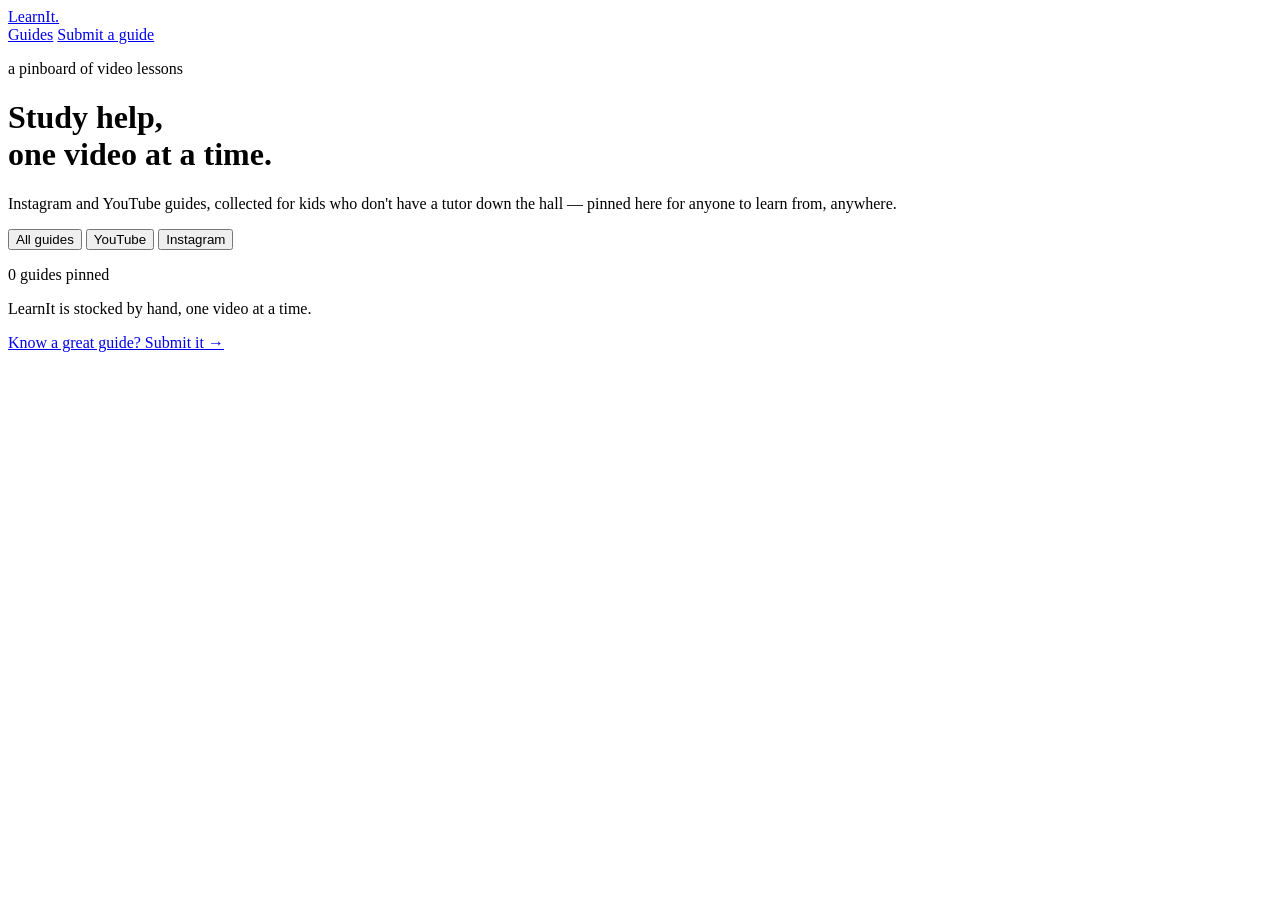
==== index.html @ 3ce22668 "Add files via upload" ====
<!doctype html>
<html lang="en">
<head>
<meta charset="UTF-8">
<meta name="viewport" content="width=device-width, initial-scale=1">
<title>LearnIt — Video study guides</title>
<meta name="description" content="A pinboard of Instagram and YouTube video guides, collected to help underprivileged children study.">
<link rel="icon" href="data:image/svg+xml,%3Csvg xmlns='http://www.w3.org/2000/svg' viewBox='0 0 100 100'%3E%3Ccircle cx='50' cy='50' r='46' fill='%231B3B36'/%3E%3Ctext x='50' y='68' font-size='58' text-anchor='middle' fill='%23F2B705' font-family='Georgia, serif'%3EL%3C/text%3E%3C/svg%3E">
<link rel="preconnect" href="https://fonts.googleapis.com">
<link rel="preconnect" href="https://fonts.gstatic.com" crossorigin>
<link href="https://fonts.googleapis.com/css2?family=Archivo+Black&family=Caveat:wght@500;700&family=IBM+Plex+Mono:wght@500&family=Work+Sans:wght@400;500;600&display=swap" rel="stylesheet">
<link rel="stylesheet" href="css/style.css">
</head>
<body>

<header class="site-header">
  <nav class="nav container">
    <a class="logo" href="index.html">LearnIt<span class="logo-dot">.</span></a>
    <div class="nav-links">
      <a href="index.html" aria-current="page">Guides</a>
      <a href="submit.html">Submit a guide</a>
    </div>
  </nav>

  <div class="hero">
    <div class="container hero-inner">
      <p class="eyebrow">a pinboard of video lessons</p>
      <h1>Study help,<br>one video at a time.</h1>
      <p class="hero-sub">Instagram and YouTube guides, collected for kids who don't have a tutor down the hall — pinned here for anyone to learn from, anywhere.</p>
    </div>
  </div>
</header>

<main>
  <section class="board container" id="board">
    <div class="board-toolbar">
      <div class="filters" role="tablist" aria-label="Filter guides by platform">
        <button class="filter-btn active" data-filter="all" role="tab" aria-selected="true">All guides</button>
        <button class="filter-btn" data-filter="youtube" role="tab" aria-selected="false">YouTube</button>
        <button class="filter-btn" data-filter="instagram" role="tab" aria-selected="false">Instagram</button>
      </div>
      <p class="board-count"><span id="guide-count">0</span> guides pinned</p>
    </div>

    <div id="card-grid" class="card-grid"></div>
    <p id="empty-state" class="empty-state" hidden>No guides match that filter yet.</p>
  </section>
</main>

<footer class="site-footer">
  <div class="container footer-inner">
    <p class="footer-tagline">LearnIt is stocked by hand, one video at a time.</p>
    <a class="btn btn-outline" href="submit.html">Know a great guide? Submit it →</a>
  </div>
</footer>

<script src="js/videos-data.js"></script>
<script src="js/render.js"></script>
<script async src="https://www.instagram.com/embed.js"></script>
</body>
</html>
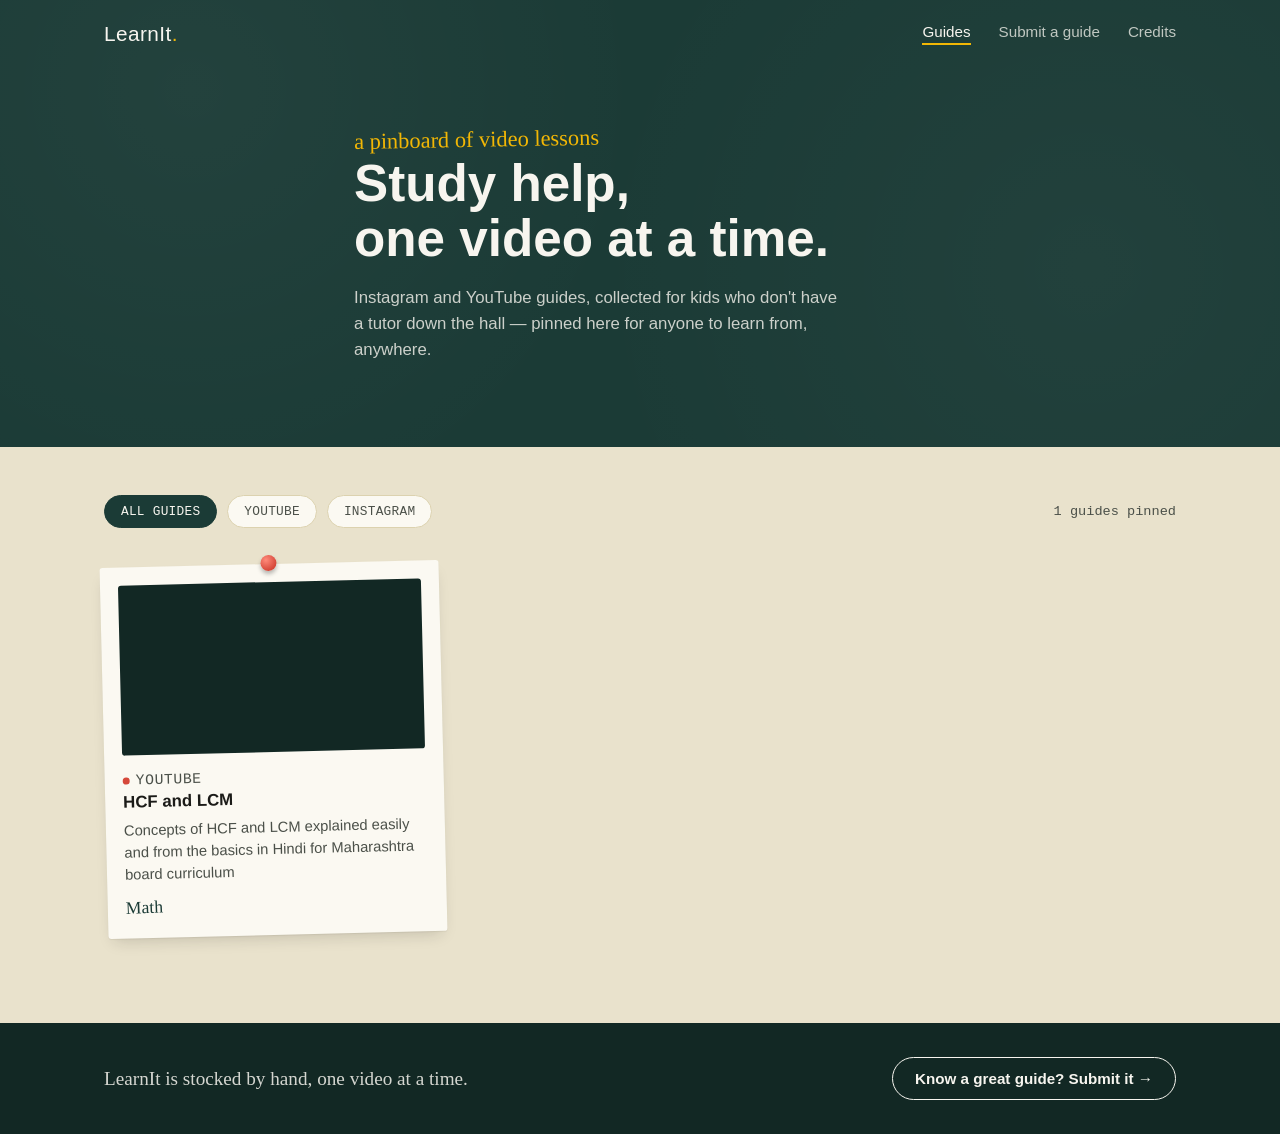
==== commit c1b60080: "Add Credits link to navigation" ====
--- a/index.html
+++ b/index.html
@@ -19,6 +19,7 @@
     <div class="nav-links">
       <a href="index.html" aria-current="page">Guides</a>
       <a href="submit.html">Submit a guide</a>
+      <a href="credits.html">Credits</a>
     </div>
   </nav>
 
--- a/css/style.css
+++ b/css/style.css
@@ -0,0 +1,463 @@
+/* ========================================================
+   LearnIt — design tokens
+   ======================================================== */
+:root {
+  --chalkboard: #1B3B36;
+  --chalkboard-dark: #122824;
+  --kraft: #E9E2CC;
+  --kraft-dark: #DCD2AF;
+  --card: #FBF9F2;
+  --ink: #1B1B18;
+  --ink-soft: #4B5049;
+  --chalk-white: #F7F5EF;
+  --marker-yellow: #F2B705;
+  --youtube-red: #D6483A;
+  --instagram-pink: #C1447E;
+
+  --font-display: 'Archivo Black', Arial, sans-serif;
+  --font-hand: 'Caveat', cursive;
+  --font-body: 'Work Sans', -apple-system, sans-serif;
+  --font-mono: 'IBM Plex Mono', ui-monospace, monospace;
+
+  --container: 1120px;
+  --radius: 10px;
+}
+
+* { box-sizing: border-box; }
+
+html { scroll-behavior: smooth; }
+
+body {
+  margin: 0;
+  font-family: var(--font-body);
+  color: var(--ink);
+  background: var(--kraft);
+  -webkit-font-smoothing: antialiased;
+}
+
+img, iframe { max-width: 100%; }
+
+.container {
+  max-width: var(--container);
+  margin: 0 auto;
+  padding: 0 24px;
+}
+
+a {
+  color: inherit;
+}
+
+:focus-visible {
+  outline: 3px solid var(--marker-yellow);
+  outline-offset: 3px;
+}
+
+/* ========================================================
+   Header / nav / hero
+   ======================================================== */
+.site-header {
+  background: var(--chalkboard);
+  background-image:
+    radial-gradient(circle at 15% 20%, rgba(255,255,255,0.035), transparent 40%),
+    radial-gradient(circle at 85% 60%, rgba(255,255,255,0.03), transparent 45%);
+  color: var(--chalk-white);
+}
+
+.nav {
+  display: flex;
+  align-items: center;
+  justify-content: space-between;
+  padding: 22px 24px;
+}
+
+.logo {
+  font-family: var(--font-display);
+  font-size: 1.3rem;
+  letter-spacing: 0.02em;
+  color: var(--chalk-white);
+  text-decoration: none;
+}
+
+.logo-dot { color: var(--marker-yellow); }
+
+.nav-links {
+  display: flex;
+  gap: 28px;
+}
+
+.nav-links a {
+  text-decoration: none;
+  font-size: 0.95rem;
+  color: rgba(247,245,239,0.75);
+  padding-bottom: 3px;
+  border-bottom: 2px solid transparent;
+  transition: color 0.15s ease, border-color 0.15s ease;
+}
+
+.nav-links a:hover { color: var(--chalk-white); }
+
+.nav-links a[aria-current="page"] {
+  color: var(--chalk-white);
+  border-bottom-color: var(--marker-yellow);
+}
+
+.hero {
+  padding: 56px 0 84px;
+}
+
+.hero-small { padding: 40px 0 64px; }
+
+.hero-inner { max-width: 620px; }
+
+.eyebrow {
+  font-family: var(--font-hand);
+  font-size: 1.4rem;
+  color: var(--marker-yellow);
+  margin: 0 0 6px;
+  transform: rotate(-1deg);
+}
+
+.hero h1 {
+  font-family: var(--font-display);
+  font-size: clamp(2.1rem, 5vw, 3.2rem);
+  line-height: 1.08;
+  margin: 0 0 18px;
+  color: var(--chalk-white);
+}
+
+.hero-sub {
+  font-size: 1.05rem;
+  line-height: 1.55;
+  color: rgba(247,245,239,0.8);
+  margin: 0;
+  max-width: 52ch;
+}
+
+/* ========================================================
+   Board / toolbar
+   ======================================================== */
+.board {
+  padding: 48px 24px 88px;
+}
+
+.board-toolbar {
+  display: flex;
+  align-items: center;
+  justify-content: space-between;
+  flex-wrap: wrap;
+  gap: 16px;
+  margin-bottom: 36px;
+}
+
+.filters {
+  display: flex;
+  gap: 10px;
+  flex-wrap: wrap;
+}
+
+.filter-btn {
+  font-family: var(--font-mono);
+  font-size: 0.8rem;
+  letter-spacing: 0.02em;
+  text-transform: uppercase;
+  background: var(--card);
+  border: 1px solid var(--kraft-dark);
+  color: var(--ink-soft);
+  padding: 8px 16px;
+  border-radius: 999px;
+  cursor: pointer;
+  transition: background 0.15s ease, color 0.15s ease, border-color 0.15s ease;
+}
+
+.filter-btn:hover { border-color: var(--chalkboard); }
+
+.filter-btn.active {
+  background: var(--chalkboard);
+  border-color: var(--chalkboard);
+  color: var(--chalk-white);
+}
+
+.board-count {
+  font-family: var(--font-mono);
+  font-size: 0.85rem;
+  color: var(--ink-soft);
+  margin: 0;
+}
+
+/* ========================================================
+   Card grid — the pinboard
+   ======================================================== */
+.card-grid {
+  display: grid;
+  grid-template-columns: repeat(auto-fill, minmax(300px, 1fr));
+  gap: 40px 28px;
+}
+
+.guide-card {
+  position: relative;
+  background: var(--card);
+  border-radius: 3px;
+  padding: 18px 18px 20px;
+  box-shadow:
+    0 1px 1px rgba(27,27,24,0.06),
+    0 8px 16px -6px rgba(27,27,24,0.18);
+  transition: transform 0.2s ease, box-shadow 0.2s ease;
+}
+
+.guide-card:hover {
+  transform: rotate(0deg) translateY(-4px) !important;
+  box-shadow:
+    0 2px 2px rgba(27,27,24,0.08),
+    0 16px 26px -10px rgba(27,27,24,0.28);
+}
+
+.guide-card .pin {
+  position: absolute;
+  top: -9px;
+  left: 50%;
+  transform: translateX(-50%);
+  width: 16px;
+  height: 16px;
+  border-radius: 50%;
+  background: radial-gradient(circle at 35% 30%, #ff8a7a, var(--youtube-red) 70%);
+  box-shadow: 0 3px 4px rgba(0,0,0,0.28);
+  z-index: 2;
+}
+
+.guide-card[data-platform="instagram"] .pin {
+  background: radial-gradient(circle at 35% 30%, #ef8fc0, var(--instagram-pink) 70%);
+}
+
+.card-media {
+  position: relative;
+  width: 100%;
+  aspect-ratio: 16 / 9;
+  background: var(--chalkboard-dark);
+  border-radius: 3px;
+  overflow: hidden;
+  margin-bottom: 14px;
+}
+
+.card-media iframe,
+.card-media blockquote.instagram-media {
+  width: 100% !important;
+  height: 100% !important;
+  border: 0;
+  margin: 0 !important;
+}
+
+.card-tag {
+  display: inline-flex;
+  align-items: center;
+  gap: 6px;
+  font-family: var(--font-mono);
+  font-size: 0.72rem;
+  text-transform: uppercase;
+  letter-spacing: 0.04em;
+  color: var(--ink-soft);
+  margin-bottom: 8px;
+}
+
+.card-tag .dot {
+  width: 7px;
+  height: 7px;
+  border-radius: 50%;
+  background: var(--youtube-red);
+}
+
+.guide-card[data-platform="instagram"] .card-tag .dot {
+  background: var(--instagram-pink);
+}
+
+.guide-card h3 {
+  font-family: var(--font-display);
+  font-size: 1.05rem;
+  line-height: 1.3;
+  margin: 0 0 6px;
+}
+
+.guide-card p {
+  font-size: 0.92rem;
+  line-height: 1.5;
+  color: var(--ink-soft);
+  margin: 0;
+}
+
+.card-subject {
+  display: inline-block;
+  margin-top: 12px;
+  font-family: var(--font-hand);
+  font-size: 1.1rem;
+  color: var(--chalkboard);
+  transform: rotate(-1deg);
+}
+
+.empty-state {
+  font-family: var(--font-mono);
+  color: var(--ink-soft);
+  text-align: center;
+  padding: 48px 0;
+}
+
+/* ========================================================
+   Buttons
+   ======================================================== */
+.btn {
+  display: inline-flex;
+  align-items: center;
+  gap: 8px;
+  font-family: var(--font-body);
+  font-weight: 600;
+  font-size: 0.95rem;
+  text-decoration: none;
+  border-radius: 999px;
+  padding: 12px 22px;
+  cursor: pointer;
+  transition: transform 0.15s ease, background 0.15s ease, color 0.15s ease;
+}
+
+.btn:hover { transform: translateY(-2px); }
+
+.btn-outline {
+  background: transparent;
+  border: 1.5px solid var(--chalk-white);
+  color: var(--chalk-white);
+}
+
+.btn-primary {
+  background: var(--marker-yellow);
+  border: 1.5px solid var(--marker-yellow);
+  color: var(--ink);
+}
+
+.btn-large {
+  font-size: 1.05rem;
+  padding: 15px 30px;
+}
+
+/* ========================================================
+   Submission page
+   ======================================================== */
+.submit-section {
+  padding: 56px 24px 96px;
+  max-width: 760px;
+}
+
+.steps {
+  list-style: none;
+  margin: 0 0 48px;
+  padding: 0;
+  display: flex;
+  flex-direction: column;
+  gap: 26px;
+}
+
+.step {
+  display: flex;
+  gap: 18px;
+  align-items: flex-start;
+}
+
+.step-num {
+  flex-shrink: 0;
+  width: 34px;
+  height: 34px;
+  border-radius: 50%;
+  background: var(--chalkboard);
+  color: var(--chalk-white);
+  font-family: var(--font-mono);
+  font-size: 0.9rem;
+  display: flex;
+  align-items: center;
+  justify-content: center;
+}
+
+.step h3 {
+  font-family: var(--font-display);
+  font-size: 1rem;
+  margin: 4px 0 6px;
+}
+
+.step p {
+  margin: 0;
+  color: var(--ink-soft);
+  line-height: 1.55;
+  font-size: 0.95rem;
+}
+
+.form-card {
+  background: var(--card);
+  border-radius: 6px;
+  padding: 32px;
+  text-align: center;
+  box-shadow: 0 10px 24px -12px rgba(27,27,24,0.25);
+  margin-bottom: 44px;
+}
+
+.form-card-label {
+  font-family: var(--font-hand);
+  font-size: 1.5rem;
+  color: var(--chalkboard);
+  margin: 0 0 14px;
+  transform: rotate(-1deg);
+}
+
+.form-card-note {
+  margin: 14px 0 0;
+  font-size: 0.85rem;
+  color: var(--ink-soft);
+}
+
+.form-embed-wrap {
+  background: var(--card);
+  border-radius: 6px;
+  overflow: hidden;
+  box-shadow: 0 10px 24px -12px rgba(27,27,24,0.25);
+}
+
+.form-embed {
+  width: 100%;
+  height: 900px;
+  border: 0;
+  display: block;
+}
+
+/* ========================================================
+   Footer
+   ======================================================== */
+.site-footer {
+  background: var(--chalkboard-dark);
+  color: var(--chalk-white);
+  padding: 34px 24px;
+}
+
+.footer-inner {
+  display: flex;
+  align-items: center;
+  justify-content: space-between;
+  flex-wrap: wrap;
+  gap: 16px;
+}
+
+.footer-tagline {
+  font-family: var(--font-hand);
+  font-size: 1.2rem;
+  margin: 0;
+  color: rgba(247,245,239,0.85);
+}
+
+/* ========================================================
+   Responsive
+   ======================================================== */
+@media (max-width: 640px) {
+  .nav { flex-direction: column; gap: 14px; align-items: flex-start; }
+  .board-toolbar { flex-direction: column; align-items: flex-start; }
+  .card-grid { grid-template-columns: 1fr; }
+  .form-embed { height: 700px; }
+}
+
+@media (prefers-reduced-motion: reduce) {
+  html { scroll-behavior: auto; }
+  .guide-card, .btn { transition: none; }
+  .guide-card:hover { transform: none !important; }
+}
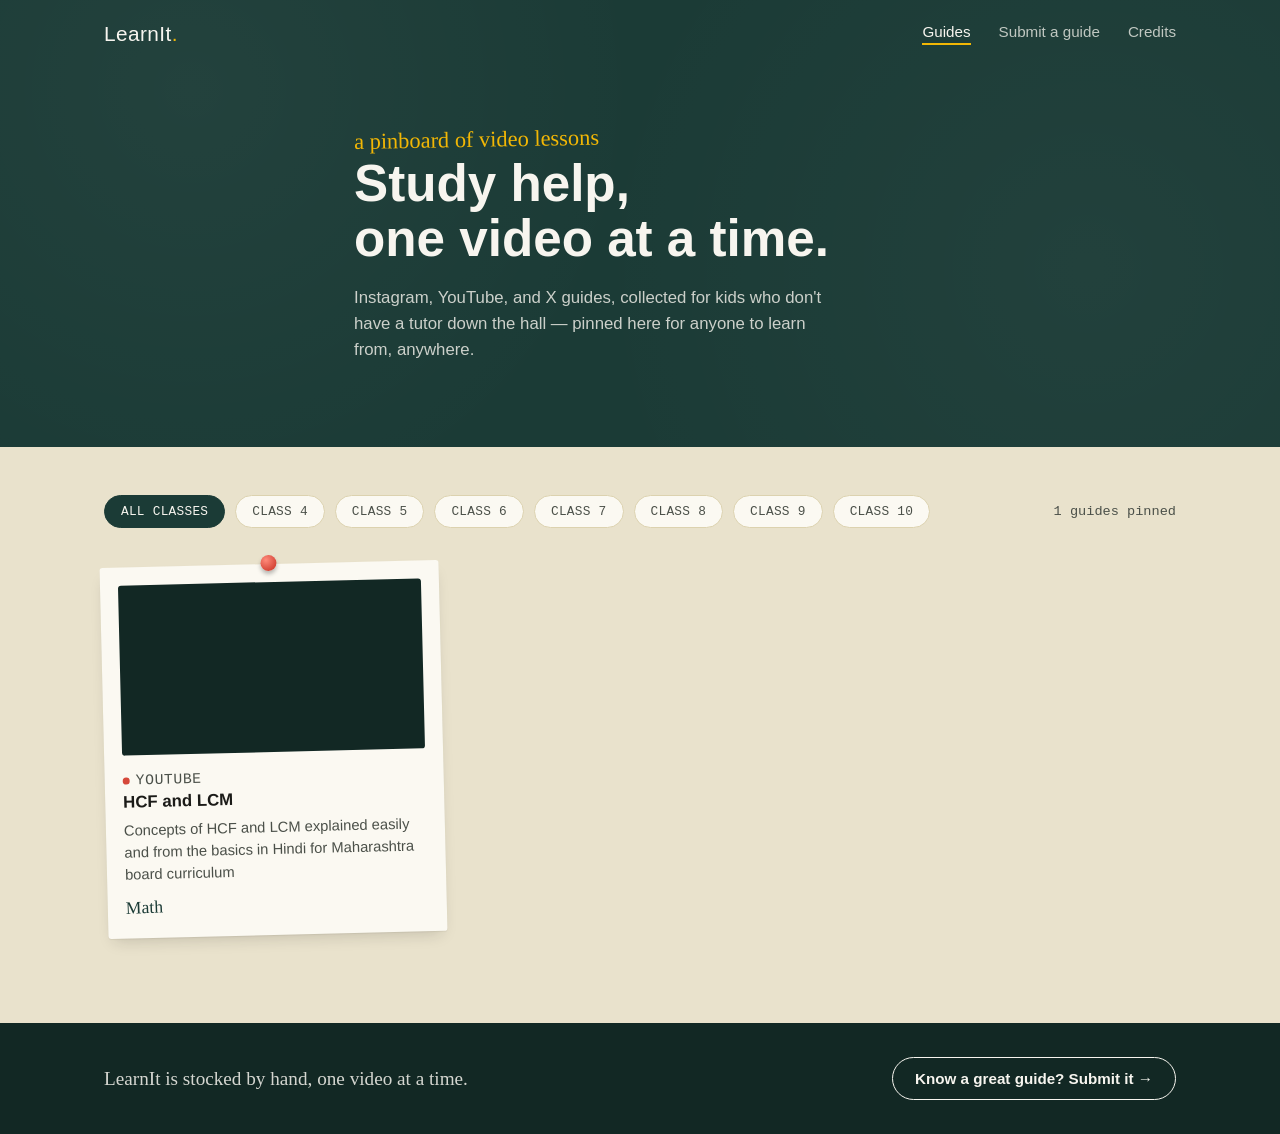
==== commit 3b8ab84b: "Update index.html" ====
--- a/index.html
+++ b/index.html
@@ -4,12 +4,13 @@
 <meta charset="UTF-8">
 <meta name="viewport" content="width=device-width, initial-scale=1">
 <title>LearnIt — Video study guides</title>
-<meta name="description" content="A pinboard of Instagram and YouTube video guides, collected to help underprivileged children study.">
+<meta name="description" content="A pinboard of Instagram, YouTube, and X video guides, collected to help underprivileged children study.">
 <link rel="icon" href="data:image/svg+xml,%3Csvg xmlns='http://www.w3.org/2000/svg' viewBox='0 0 100 100'%3E%3Ccircle cx='50' cy='50' r='46' fill='%231B3B36'/%3E%3Ctext x='50' y='68' font-size='58' text-anchor='middle' fill='%23F2B705' font-family='Georgia, serif'%3EL%3C/text%3E%3C/svg%3E">
 <link rel="preconnect" href="https://fonts.googleapis.com">
 <link rel="preconnect" href="https://fonts.gstatic.com" crossorigin>
 <link href="https://fonts.googleapis.com/css2?family=Archivo+Black&family=Caveat:wght@500;700&family=IBM+Plex+Mono:wght@500&family=Work+Sans:wght@400;500;600&display=swap" rel="stylesheet">
 <link rel="stylesheet" href="css/style.css">
+<link rel="stylesheet" href="css/guides-additions.css">
 </head>
 <body>
 
@@ -27,7 +28,7 @@
     <div class="container hero-inner">
       <p class="eyebrow">a pinboard of video lessons</p>
       <h1>Study help,<br>one video at a time.</h1>
-      <p class="hero-sub">Instagram and YouTube guides, collected for kids who don't have a tutor down the hall — pinned here for anyone to learn from, anywhere.</p>
+      <p class="hero-sub">Instagram, YouTube, and X guides, collected for kids who don't have a tutor down the hall — pinned here for anyone to learn from, anywhere.</p>
     </div>
   </div>
 </header>
@@ -35,10 +36,15 @@
 <main>
   <section class="board container" id="board">
     <div class="board-toolbar">
-      <div class="filters" role="tablist" aria-label="Filter guides by platform">
-        <button class="filter-btn active" data-filter="all" role="tab" aria-selected="true">All guides</button>
-        <button class="filter-btn" data-filter="youtube" role="tab" aria-selected="false">YouTube</button>
-        <button class="filter-btn" data-filter="instagram" role="tab" aria-selected="false">Instagram</button>
+      <div class="filters" role="tablist" aria-label="Filter guides by class">
+        <button class="filter-btn active" data-filter="all" role="tab" aria-selected="true">All classes</button>
+        <button class="filter-btn" data-filter="class-4" role="tab" aria-selected="false">Class 4</button>
+        <button class="filter-btn" data-filter="class-5" role="tab" aria-selected="false">Class 5</button>
+        <button class="filter-btn" data-filter="class-6" role="tab" aria-selected="false">Class 6</button>
+        <button class="filter-btn" data-filter="class-7" role="tab" aria-selected="false">Class 7</button>
+        <button class="filter-btn" data-filter="class-8" role="tab" aria-selected="false">Class 8</button>
+        <button class="filter-btn" data-filter="class-9" role="tab" aria-selected="false">Class 9</button>
+        <button class="filter-btn" data-filter="class-10" role="tab" aria-selected="false">Class 10</button>
       </div>
       <p class="board-count"><span id="guide-count">0</span> guides pinned</p>
     </div>
@@ -58,5 +64,6 @@
 <script src="js/videos-data.js"></script>
 <script src="js/render.js"></script>
 <script async src="https://www.instagram.com/embed.js"></script>
+<script async src="https://platform.twitter.com/widgets.js" charset="utf-8"></script>
 </body>
 </html>
